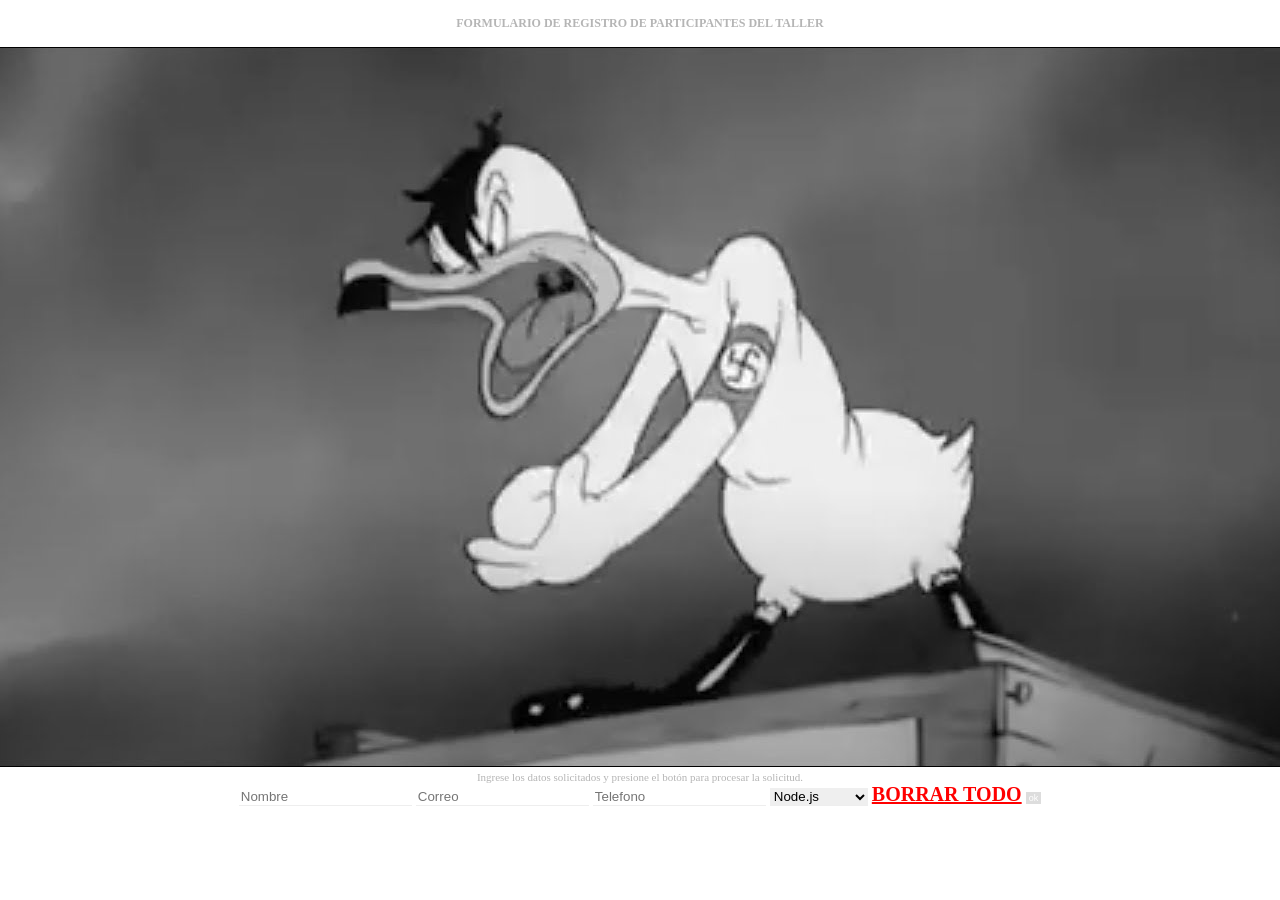
==== index.html @ dcd72c1a "Agrega version inicial del formulario de inscripcion" ====
<!DOCTYPE html>
<html lang="es">
<head>
  <meta charset="UTF-8">
  <title>pagina1</title>
  <link rel="stylesheet" href="estilos.css">
</head>
<body>
  <h4>FORMULARIO DE REGISTRO DE PARTICIPANTES DEL TALLER</h4>
  <img src="img/banner.png" alt="">
  <p>Ingrese los datos solicitados y presione el botón para procesar la solicitud.</p>
  
  <input id="nombre" placeholder="Nombre">
  <input id="correo" placeholder="Correo">
  <input id="telefono" placeholder="Telefono">
  
  <select id="taller">
    <option>Node.js</option>
    <option>Figma</option>
    <option>Git</option>
    <option>Testing</option>
    <option>CSS</option>
    <option>APIs</option>
    <option>React</option>
    <option>GitHub</option>
    <option>HTML</option>
    <option>Accesibilidad</option>
    <option>JavaScript</option>
    <option>Markdown</option>
  </select>

  <a href="#" id="borrar">BORRAR TODO</a>
  <button id="enviar">ok</button>

  <script src="app.js"></script>
</body>
</html>
---- estilos.css ----
body { 
    font-family: "Times New Roman"; 
    text-align: center; 
    color: #b5b5b5; 
    margin: 0; 
  }
  h4 { font-size: 12px; }
  p { font-size: 11px; margin: 0; }
  input, select { 
    border: none; 
    border-bottom: 1px solid #eeeeee; 
    margin: 0; 
  }
  button { 
    font-size: 9px; 
    padding: 1px 3px; 
    background: #ddd; 
    color: #fff; 
    border: none; 
  }
  a { 
    color: red; 
    font-size: 20px; 
    font-weight: bold; 
  }
  *:focus { outline: none; }
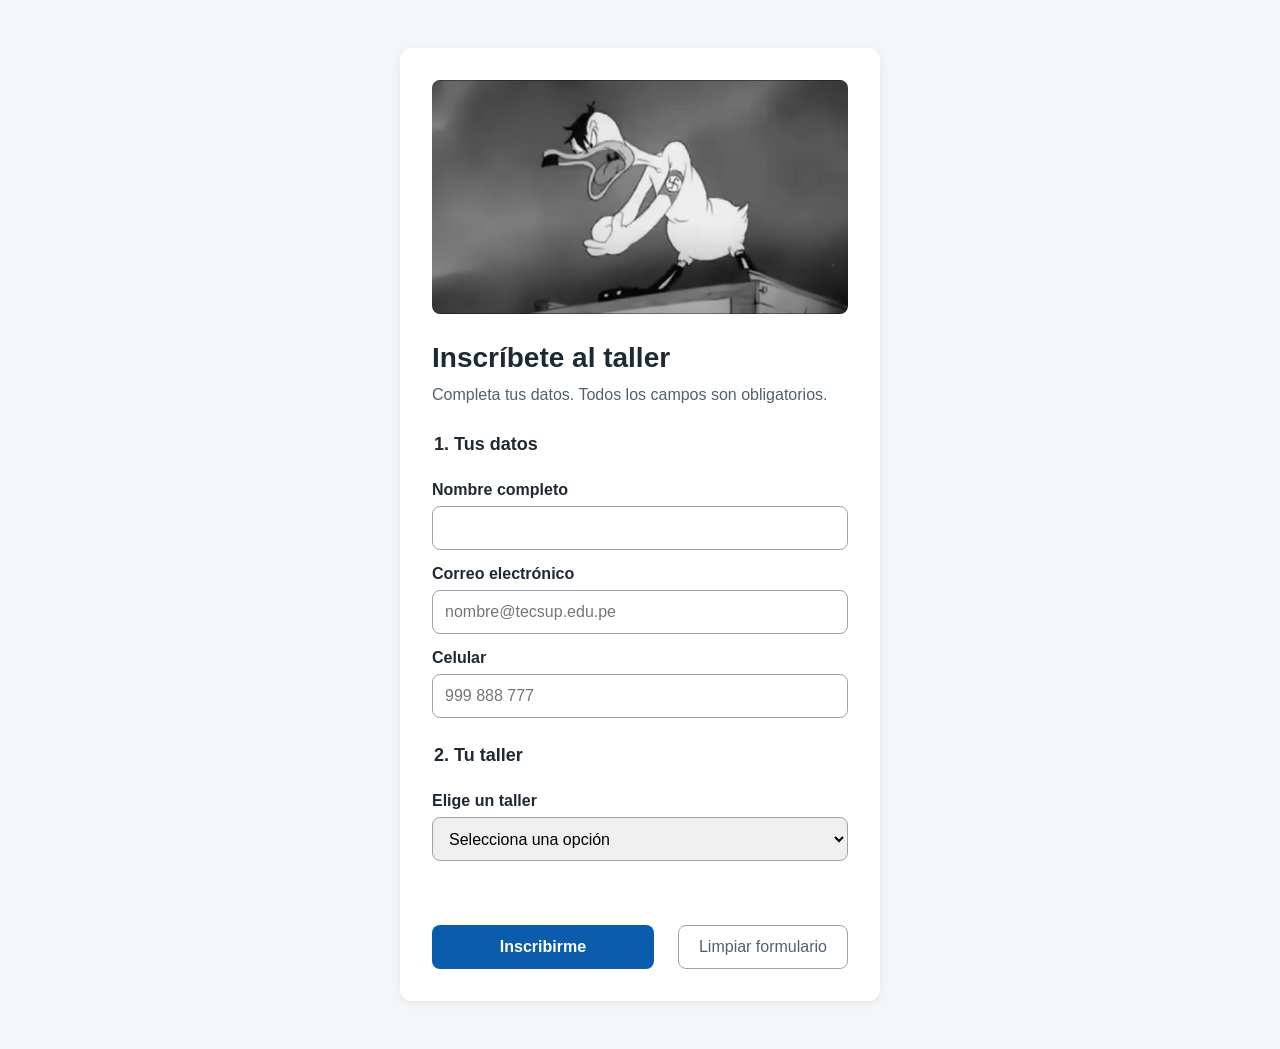
==== commit 90e17c12: "Rediseña el formulario aplicando principios de UX/UI" ====
--- a/index.html
+++ b/index.html
@@ -2,36 +2,63 @@
 <html lang="es">
 <head>
   <meta charset="UTF-8">
-  <title>pagina1</title>
+  <meta name="viewport" content="width=device-width, initial-scale=1.0">
+  <title>Inscripción al taller</title>
   <link rel="stylesheet" href="estilos.css">
 </head>
 <body>
-  <h4>FORMULARIO DE REGISTRO DE PARTICIPANTES DEL TALLER</h4>
-  <img src="img/banner.png" alt="">
-  <p>Ingrese los datos solicitados y presione el botón para procesar la solicitud.</p>
+  <main class="tarjeta">
+    <img src="img/banner.png" alt="Estudiantes programando en el laboratorio">
+    <h1>Inscríbete al taller</h1>
+    <p class="ayuda">Completa tus datos. Todos los campos son obligatorios.</p>
+    
+    <form id="formulario" novalidate>
+      <fieldset>
+        <legend>1. Tus datos</legend>
+        <label for="nombre">Nombre completo</label>
+        <input id="nombre" type="text" autocomplete="name" required>
+        
+        <label for="correo">Correo electrónico</label>
+        <input id="correo" type="email" autocomplete="email" placeholder="nombre@tecsup.edu.pe" required>
+        
+        <label for="telefono">Celular</label>
+        <input id="telefono" type="tel" placeholder="999 888 777" required>
+      </fieldset>
+      
+      <fieldset>
+        <legend>2. Tu taller</legend>
+        <label for="taller">Elige un taller</label>
+        <select id="taller" required>
+          <option value="">Selecciona una opción</option>
+          <optgroup label="Control de versiones">
+            <option>Git</option>
+            <option>GitHub</option>
+          </optgroup>
+          <optgroup label="Desarrollo web">
+            <option>HTML</option>
+            <option>CSS</option>
+            <option>JavaScript</option>
+            <option>React</option>
+            <option>Node.js</option>
+            <option>APIs</option>
+          </optgroup>
+          <optgroup label="Diseño y calidad">
+            <option>Figma</option>
+            <option>Accesibilidad</option>
+            <option>Testing</option>
+          </optgroup>
+        </select>
+      </fieldset>
+      
+      <p id="mensaje" class="mensaje" role="status"></p>
+      
+      <div class="acciones">
+        <button type="submit" class="boton-principal">Inscribirme</button>
+        <button type="reset" class="boton-secundario">Limpiar formulario</button>
+      </div>
+    </form>
+  </main>
   
-  <input id="nombre" placeholder="Nombre">
-  <input id="correo" placeholder="Correo">
-  <input id="telefono" placeholder="Telefono">
-  
-  <select id="taller">
-    <option>Node.js</option>
-    <option>Figma</option>
-    <option>Git</option>
-    <option>Testing</option>
-    <option>CSS</option>
-    <option>APIs</option>
-    <option>React</option>
-    <option>GitHub</option>
-    <option>HTML</option>
-    <option>Accesibilidad</option>
-    <option>JavaScript</option>
-    <option>Markdown</option>
-  </select>
-
-  <a href="#" id="borrar">BORRAR TODO</a>
-  <button id="enviar">ok</button>
-
   <script src="app.js"></script>
 </body>
 </html>
--- a/estilos.css
+++ b/estilos.css
@@ -1,26 +1,124 @@
-body { 
-    font-family: "Times New Roman"; 
-    text-align: center; 
-    color: #b5b5b5; 
-    margin: 0; 
+:root {
+    --color-primario: #0b5cad;
+    --color-texto: #1f2933;
+    --color-suave: #52606d;
+    --color-borde: #9aa5b1;
+    --color-fondo: #f4f6f8;
+    --color-error: #b42318;
+    --color-exito: #067647;
+    --espacio: 16px;
   }
-  h4 { font-size: 12px; }
-  p { font-size: 11px; margin: 0; }
-  input, select { 
-    border: none; 
-    border-bottom: 1px solid #eeeeee; 
-    margin: 0; 
+  
+  * { box-sizing: border-box; }
+  
+  body {
+    margin: 0;
+    padding: var(--espacio);
+    font-family: Arial, Helvetica, sans-serif;
+    font-size: 16px;
+    line-height: 1.5;
+    color: var(--color-texto);
+    background: var(--color-fondo);
   }
-  button { 
-    font-size: 9px; 
-    padding: 1px 3px; 
-    background: #ddd; 
-    color: #fff; 
-    border: none; 
+  
+  .tarjeta {
+    max-width: 480px;
+    margin: 32px auto;
+    padding: 32px;
+    background: #ffffff;
+    border-radius: 12px;
+    box-shadow: 0 2px 8px rgba(0, 0, 0, 0.08);
   }
-  a { 
-    color: red; 
-    font-size: 20px; 
-    font-weight: bold; 
+  
+  .tarjeta img {
+    width: 100%;
+    border-radius: 8px;
   }
-  *:focus { outline: none; }+  
+  h1 {
+    font-size: 28px;
+    margin: 16px 0 4px;
+  }
+  
+  .ayuda {
+    color: var(--color-suave);
+    margin: 0 0 24px;
+  }
+  
+  fieldset {
+    border: none;
+    padding: 0;
+    margin: 0 0 24px;
+  }
+  
+  legend {
+    font-size: 18px;
+    font-weight: bold;
+    margin-bottom: 8px;
+  }
+  
+  label {
+    display: block;
+    font-weight: bold;
+    margin: 12px 0 4px;
+  }
+  
+  input, select {
+    width: 100%;
+    min-height: 44px;
+    padding: 8px 12px;
+    font-size: 16px;
+    border: 1px solid var(--color-borde);
+    border-radius: 8px;
+  }
+  
+  .validado input:invalid, .validado select:invalid {
+    border: 2px solid var(--color-error);
+  }
+  
+  .acciones {
+    display: flex;
+    gap: 24px;
+    flex-wrap: wrap;
+  }
+  
+  button {
+    min-height: 44px;
+    padding: 10px 20px;
+    font-size: 16px;
+    border-radius: 8px;
+    cursor: pointer;
+  }
+  
+  .boton-principal {
+    flex: 1;
+    background: var(--color-primario);
+    color: #ffffff;
+    border: none;
+    font-weight: bold;
+  }
+  
+  .boton-principal:disabled {
+    opacity: 0.6;
+    cursor: wait;
+  }
+  
+  .boton-secundario {
+    background: transparent;
+    color: var(--color-suave);
+    border: 1px solid var(--color-borde);
+  }
+  
+  :focus-visible {
+    outline: 3px solid #f59e0b;
+    outline-offset: 2px;
+  }
+  
+  .mensaje {
+    min-height: 24px;
+    font-weight: bold;
+  }
+  
+  .mensaje.error { color: var(--color-error); }
+  .mensaje.exito { color: var(--color-exito); }
+  .mensaje.info { color: var(--color-primario); }
